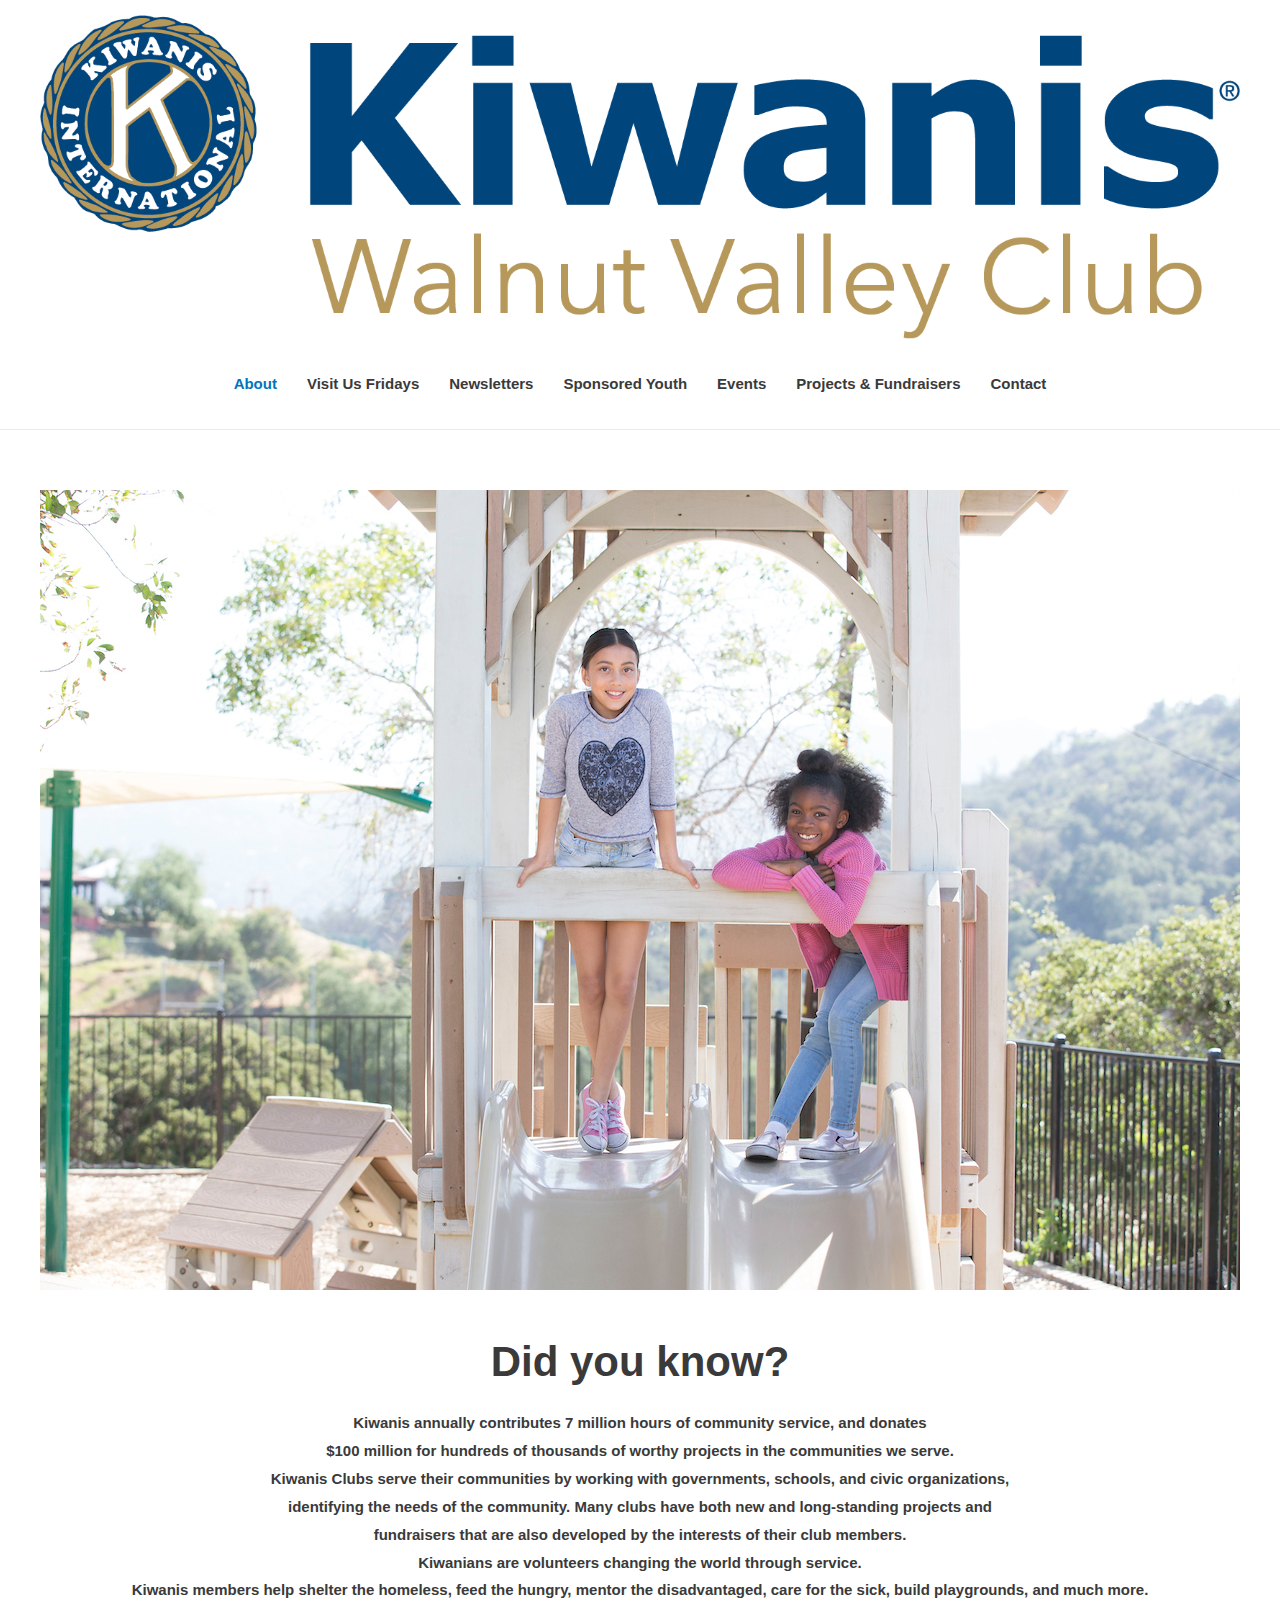
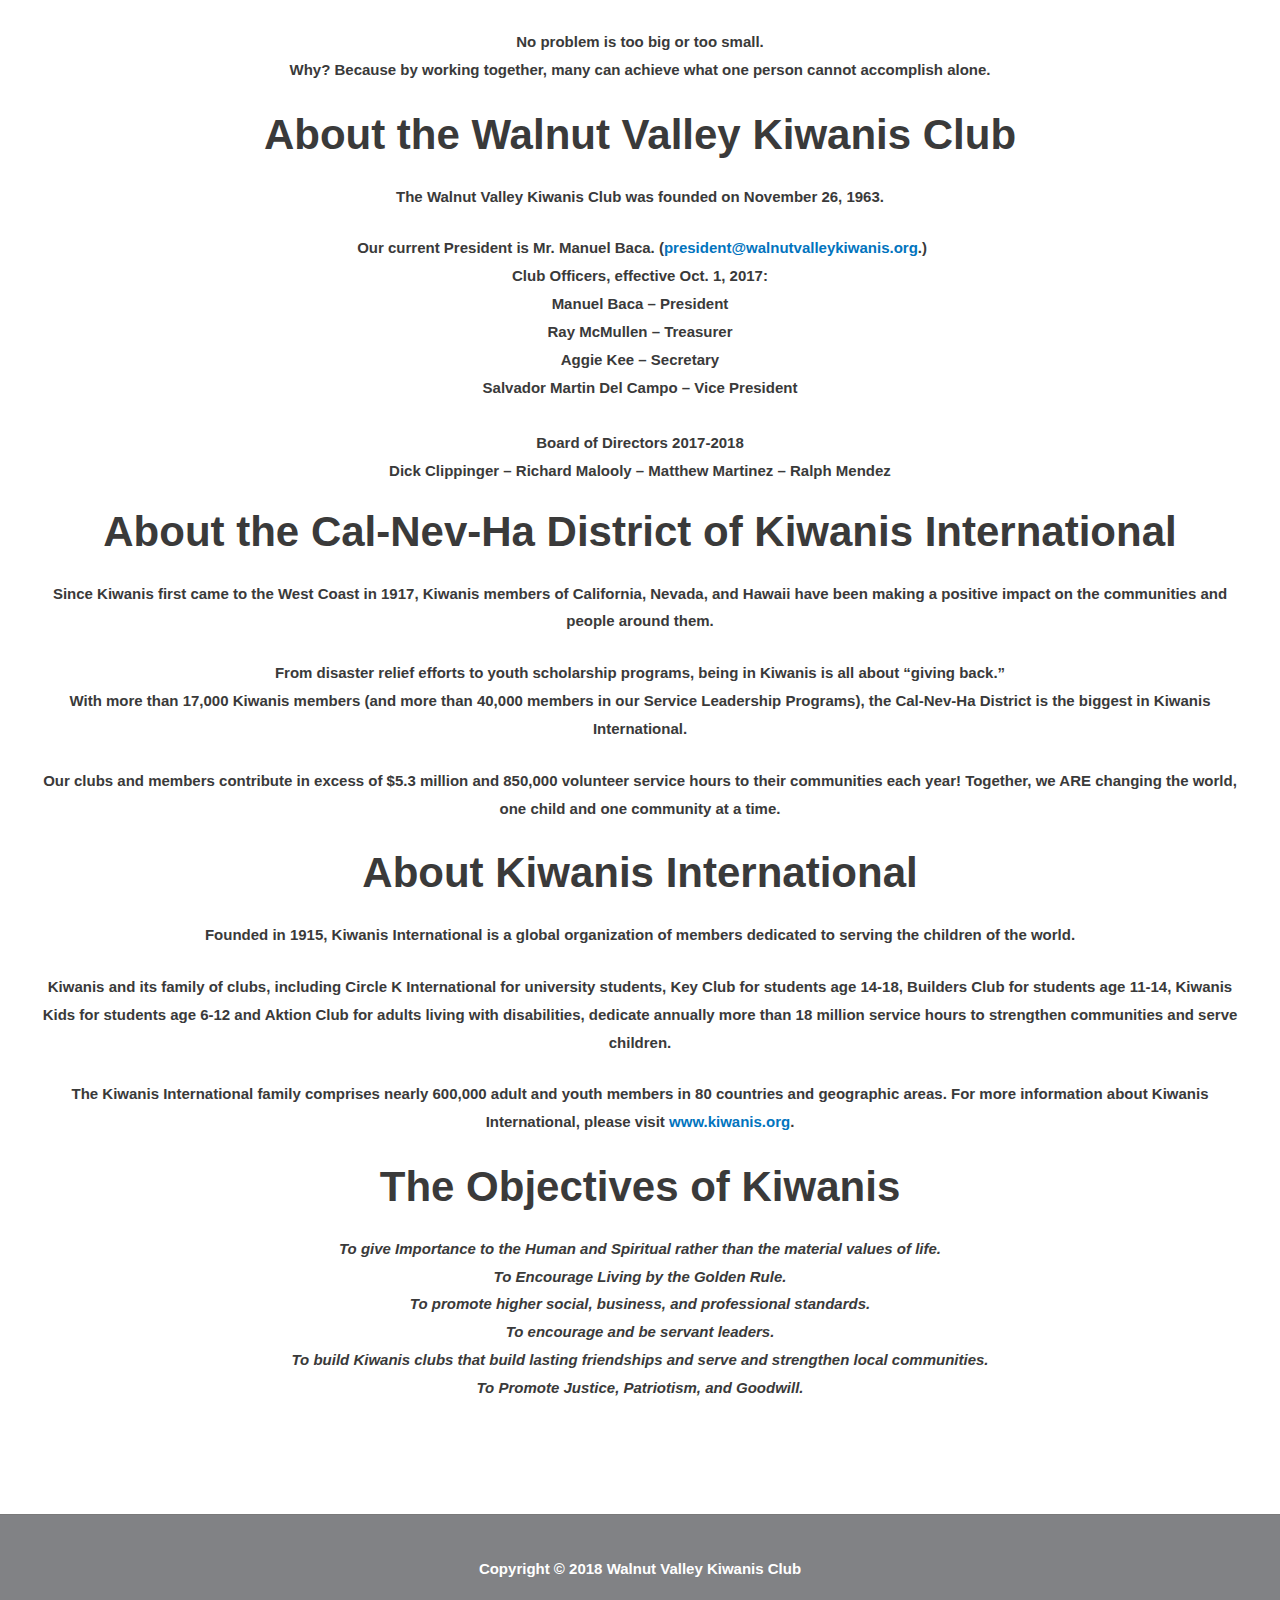
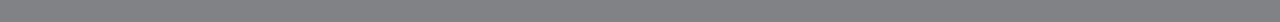
==== about/index.html @ d0551d2f "upload files" ====
<!DOCTYPE html>
<html lang="en-US">
<head>
<meta charset="UTF-8">
<meta name="viewport" content="width=device-width, initial-scale=1">


<title>About &#8211; Walnut Valley Kiwanis Club</title>



<link rel='stylesheet' id='astra-theme-css-css'  href='http://tuannguyenn.github.io/wvkiwanis2/contents/ui/theme/assets/css/minified/style.min.css' type='text/css' media='all' />
<style id='astra-theme-css-inline-css' type='text/css'>
html{font-size:93.75%;}a,.page-title{color:#0274be;}a:hover,a:focus{color:#3a3a3a;}body,button,input,select,textarea{font-family:-apple-system,BlinkMacSystemFont,Segoe UI,Roboto,Oxygen-Sans,Ubuntu,Cantarell,Helvetica Neue,sans-serif;font-weight:600;font-size:15px;font-size:1rem;}blockquote{border-color:rgba(2,116,190,0.05);}.site-title{font-size:35px;font-size:2.3333333333333rem;}.ast-archive-description .ast-archive-title{font-size:40px;font-size:2.6666666666667rem;}.site-header .site-description{font-size:15px;font-size:1rem;}.entry-title{font-size:30px;font-size:2rem;}.comment-reply-title{font-size:24px;font-size:1.6rem;}.ast-comment-list #cancel-comment-reply-link{font-size:15px;font-size:1rem;}h1,.entry-content h1,.entry-content h1 a{font-size:48px;font-size:3.2rem;}h2,.entry-content h2,.entry-content h2 a{font-size:42px;font-size:2.8rem;}h3,.entry-content h3,.entry-content h3 a{font-size:30px;font-size:2rem;}h4,.entry-content h4,.entry-content h4 a{font-size:20px;font-size:1.3333333333333rem;}h5,.entry-content h5,.entry-content h5 a{font-size:18px;font-size:1.2rem;}h6,.entry-content h6,.entry-content h6 a{font-size:15px;font-size:1rem;}.ast-single-post .entry-title,.page-title{font-size:30px;font-size:2rem;}#secondary,#secondary button,#secondary input,#secondary select,#secondary textarea{font-size:15px;font-size:1rem;}::selection{background-color:#0274be;color:#ffffff;}body,h1,.entry-title a,.entry-content h1,.entry-content h1 a,h2,.entry-content h2,.entry-content h2 a,h3,.entry-content h3,.entry-content h3 a,h4,.entry-content h4,.entry-content h4 a,h5,.entry-content h5,.entry-content h5 a,h6,.entry-content h6,.entry-content h6 a{color:#3a3a3a;}.tagcloud a:hover,.tagcloud a:focus,.tagcloud a.current-item{color:#ffffff;border-color:#0274be;background-color:#0274be;}.main-header-menu a,.ast-header-custom-item a{color:#3a3a3a;}.main-header-menu li:hover > a,.main-header-menu li:hover > .ast-menu-toggle,.main-header-menu .ast-masthead-custom-menu-items a:hover,.main-header-menu li.focus > a,.main-header-menu li.focus > .ast-menu-toggle,.main-header-menu .current-menu-item > a,.main-header-menu .current-menu-ancestor > a,.main-header-menu .current_page_item > a,.main-header-menu .current-menu-item > .ast-menu-toggle,.main-header-menu .current-menu-ancestor > .ast-menu-toggle,.main-header-menu .current_page_item > .ast-menu-toggle{color:#0274be;}input:focus,input[type="text"]:focus,input[type="email"]:focus,input[type="url"]:focus,input[type="password"]:focus,input[type="reset"]:focus,input[type="search"]:focus,textarea:focus{border-color:#0274be;}input[type="radio"]:checked,input[type=reset],input[type="checkbox"]:checked,input[type="checkbox"]:hover:checked,input[type="checkbox"]:focus:checked,input[type=range]::-webkit-slider-thumb{border-color:#0274be;background-color:#0274be;box-shadow:none;}.site-footer a:hover + .post-count,.site-footer a:focus + .post-count{background:#0274be;border-color:#0274be;}.ast-small-footer > .ast-footer-overlay{background-color:#818285;}.ast-comment-meta{line-height:1.666666667;font-size:12px;font-size:0.8rem;}.single .nav-links .nav-previous,.single .nav-links .nav-next,.single .ast-author-details .author-title,.ast-comment-meta{color:#0274be;}.menu-toggle,button,.ast-button,.button,input#submit,input[type="button"],input[type="submit"],input[type="reset"]{border-radius:2px;padding:10px 40px;color:#ffffff;border-color:#0274be;background-color:#0274be;}button:focus,.menu-toggle:hover,button:hover,.ast-button:hover,.button:hover,input[type=reset]:hover,input[type=reset]:focus,input#submit:hover,input#submit:focus,input[type="button"]:hover,input[type="button"]:focus,input[type="submit"]:hover,input[type="submit"]:focus{color:#ffffff;border-color:#3a3a3a;background-color:#3a3a3a;}.search-submit,.search-submit:hover,.search-submit:focus{color:#ffffff;background-color:#0274be;}.entry-meta,.entry-meta *{line-height:1.45;color:#0274be;}.entry-meta a:hover,.entry-meta a:hover *,.entry-meta a:focus,.entry-meta a:focus *{color:#3a3a3a;}blockquote,blockquote a{color:#000000;}.ast-404-layout-1 .ast-404-text{font-size:200px;font-size:13.333333333333rem;}.widget-title{font-size:21px;font-size:1.4rem;color:#3a3a3a;}#cat option,.secondary .calendar_wrap thead a,.secondary .calendar_wrap thead a:visited{color:#0274be;}.secondary .calendar_wrap #today,.ast-progress-val span{background:#0274be;}.secondary a:hover + .post-count,.secondary a:focus + .post-count{background:#0274be;border-color:#0274be;}.calendar_wrap #today > a{color:#ffffff;}.ast-pagination a,.page-links .page-link,.single .post-navigation a{color:#0274be;}.ast-pagination a:hover,.ast-pagination a:focus,.ast-pagination > span:hover:not(.dots),.ast-pagination > span.current,.page-links > .page-link,.page-links .page-link:hover,.post-navigation a:hover{color:#3a3a3a;}@media (min-width:545px){.ast-page-builder-template .comments-area,.single.ast-page-builder-template .entry-header,.single.ast-page-builder-template .post-navigation{max-width:1240px;margin-left:auto;margin-right:auto;}}body,.ast-separate-container{background-color:#ffffff;}@media (max-width:768px){.ast-archive-description .ast-archive-title{font-size:40px;}.entry-title{font-size:30px;}h1,.entry-content h1,.entry-content h1 a{font-size:30px;}h2,.entry-content h2,.entry-content h2 a{font-size:25px;}h3,.entry-content h3,.entry-content h3 a{font-size:20px;}.ast-single-post .entry-title,.page-title{font-size:30px;}}@media (max-width:544px){.ast-archive-description .ast-archive-title{font-size:40px;}.entry-title{font-size:30px;}h1,.entry-content h1,.entry-content h1 a{font-size:30px;}h2,.entry-content h2,.entry-content h2 a{font-size:25px;}h3,.entry-content h3,.entry-content h3 a{font-size:20px;}.ast-single-post .entry-title,.page-title{font-size:30px;}}@media (max-width:768px){html{font-size:85.5%;}}@media (max-width:544px){html{font-size:85.5%;}}@media (min-width:769px){.ast-container{max-width:1240px;}}@font-face {font-family: "Astra";src: url( http://tuannguyenn.github.io/wvkiwanis2/contents/ui/theme/assets/fonts/astra.woff) format("woff"),url( http://tuannguyenn.github.io/wvkiwanis2/contents/ui/theme/assets/fonts/astra.ttf) format("truetype"),url( http://tuannguyenn.github.io/wvkiwanis2/contents/ui/theme/assets/fonts/astra.svg#astra) format("svg");font-weight: normal;font-style: normal;}.ast-small-footer{border-top-style:solid;border-top-width:1px;border-top-color:#7a7a7a;}.ast-small-footer-wrap{text-align:center;}@media (max-width:920px){.ast-404-layout-1 .ast-404-text{font-size:100px;font-size:6.6666666666667rem;}}
.ast-header-break-point .site-header{border-bottom-width:1px;}@media (min-width:769px){.main-header-bar{border-bottom-width:1px;}}
.main-header-bar-wrap::before {content: '921';}@media all and ( min-width: 921px ) {.main-header-bar-wrap::before {content: '';}}
</style>







		<style type="text/css">.recentcomments a{display:inline !important;padding:0 !important;margin:0 !important;}</style>
		<link rel="icon" href="http://tuannguyenn.github.io/wvkiwanis2/contents/data/2018/07/cropped-kiwanis-logo-fav-edited1-32x32.png" sizes="32x32" />
<link rel="icon" href="http://tuannguyenn.github.io/wvkiwanis2/contents/data/2018/07/cropped-kiwanis-logo-fav-edited1-192x192.png" sizes="192x192" />
<link rel="apple-touch-icon-precomposed" href="http://tuannguyenn.github.io/wvkiwanis2/contents/data/2018/07/cropped-kiwanis-logo-fav-edited1-180x180.png" />
<meta name="msapplication-TileImage" content="http://tuannguyenn.github.io/wvkiwanis2/contents/data/2018/07/cropped-kiwanis-logo-fav-edited1-270x270.png" />
</head>

<body itemtype='https://schema.org/WebPage' itemscope='itemscope' class="page-template-default page page-id-13 wp-custom-logo ast-plain-container ast-no-sidebar astra-1.3.4 ast-header-custom-item-inside ast-single-post">

<div id="page" class="hfeed site">
	<a class="skip-link screen-reader-text" href="#content">Skip to content</a>

	
	
		<header itemtype="https://schema.org/WPHeader" itemscope="itemscope" id="masthead" class="site-header header-main-layout-2 ast-mobile-header-inline" role="banner">

			
			
<div class="main-header-bar-wrap">
	<div class="main-header-bar">
				<div class="ast-container">

			<div class="ast-flex main-header-container">
				
		<div class="site-branding">
			<div class="ast-site-identity" itemscope="itemscope" itemtype="https://schema.org/Organization">
				<span class="site-logo-img"><a href="http://tuannguyenn.github.io/wvkiwanis2/" class="custom-logo-link" rel="home" itemprop="url"><img width="1668" height="450" src="http://tuannguyenn.github.io/wvkiwanis2/contents/data/2018/07/wvKI_logo_GoldBlue_PMS.png" class="custom-logo" alt="Walnut Valley Kiwanis Club" itemprop="logo" srcset="http://tuannguyenn.github.io/wvkiwanis2/contents/data/2018/07/wvKI_logo_GoldBlue_PMS.png 1x, http://tuannguyenn.github.io/wvkiwanis2/contents/data/2018/07/wvKI_logo_GoldBlue_PMS.png 2x" sizes="(max-width: 1668px) 100vw, 1668px" /></a></span>			</div>
		</div>
		<!-- .site-branding -->
				<div class="ast-mobile-menu-buttons">

			
					<div class="ast-button-wrap">
			<button type="button" class="menu-toggle main-header-menu-toggle " rel="main-menu" aria-controls='primary-menu' aria-expanded='false'>
				<span class="screen-reader-text">Main Menu</span>
				<i class="menu-toggle-icon"></i>
							</button>
		</div>
	
			
		</div>
		<div class="ast-main-header-bar-alignment"><div class="main-header-bar-navigation"><nav itemtype="https://schema.org/SiteNavigationElement" itemscope="itemscope" id="site-navigation" class="ast-flex-grow-1" role="navigation" aria-label="Site Navigation"><div class="main-navigation"><ul id="primary-menu" class="main-header-menu ast-flex ast-justify-content-flex-end submenu-with-border"><li id="menu-item-43" class="menu-item menu-item-type-post_type menu-item-object-page current-menu-item page_item page-item-13 current_page_item menu-item-43"><a href="http://tuannguyenn.github.io/wvkiwanis2/about/">About</a></li>
<li id="menu-item-42" class="menu-item menu-item-type-post_type menu-item-object-page menu-item-42"><a href="http://tuannguyenn.github.io/wvkiwanis2/visit-us-fridays/">Visit Us Fridays</a></li>
<li id="menu-item-41" class="menu-item menu-item-type-post_type menu-item-object-page menu-item-41"><a href="http://tuannguyenn.github.io/wvkiwanis2/newsletters/">Newsletters</a></li>
<li id="menu-item-40" class="menu-item menu-item-type-post_type menu-item-object-page menu-item-40"><a href="http://tuannguyenn.github.io/wvkiwanis2/sponsored-youth/">Sponsored Youth</a></li>
<li id="menu-item-39" class="menu-item menu-item-type-post_type menu-item-object-page menu-item-39"><a href="http://tuannguyenn.github.io/wvkiwanis2/events/">Events</a></li>
<li id="menu-item-38" class="menu-item menu-item-type-post_type menu-item-object-page menu-item-38"><a href="http://tuannguyenn.github.io/wvkiwanis2/projects-fundraisers/">Projects &#038; Fundraisers</a></li>
<li id="menu-item-37" class="menu-item menu-item-type-post_type menu-item-object-page menu-item-37"><a href="http://tuannguyenn.github.io/wvkiwanis2/contact/">Contact</a></li>
</ul></div></nav></div></div>			</div><!-- Main Header Container -->
		</div><!-- ast-row -->
			</div> <!-- Main Header Bar -->
</div> <!-- Main Header Bar Wrap -->

			
		</header><!-- #masthead -->
		
	
	
	<div id="content" class="site-content">

		<div class="ast-container">

		

	<div id="primary" class="content-area primary">

		
					<main id="main" class="site-main" role="main">

				
					
					

<article itemtype="https://schema.org/CreativeWork" itemscope="itemscope" id="post-13" class="post-13 page type-page status-publish has-post-thumbnail ast-article-single">

	
	<header class="entry-header ast-no-title ast-no-meta">

		<div class="post-thumb-img-content post-thumb"><img width="1200" height="800" src="http://tuannguyenn.github.io/wvkiwanis2/contents/data/2018/08/2016-Borshoff-CA-Playground_1_TDGP0489.jpg" class="attachment-full size-full wp-post-image" alt="" itemprop="image" srcset="http://tuannguyenn.github.io/wvkiwanis2/contents/data/2018/08/2016-Borshoff-CA-Playground_1_TDGP0489.jpg 1200w, http://tuannguyenn.github.io/wvkiwanis2/contents/data/2018/08/2016-Borshoff-CA-Playground_1_TDGP0489-300x200.jpg 300w, http://tuannguyenn.github.io/wvkiwanis2/contents/data/2018/08/2016-Borshoff-CA-Playground_1_TDGP0489-768x512.jpg 768w, http://tuannguyenn.github.io/wvkiwanis2/contents/data/2018/08/2016-Borshoff-CA-Playground_1_TDGP0489-1024x683.jpg 1024w" sizes="(max-width: 1200px) 100vw, 1200px" /></div>
			</header><!-- .entry-header -->

	<div class="entry-content clear" itemprop="text">

		
		<h2 style="text-align: center;">Did you know?</h2>
<p style="text-align: center;"><strong>Kiwanis annually contributes 7 million hours of community service, and donates<br />
</strong><strong>$100 million for hundreds of thousands of worthy projects in the communities we serve.</strong><br />
Kiwanis Clubs serve their communities by working with governments, schools, and civic organizations,<br />
identifying the needs of the community. Many clubs have both new and long-standing projects and<br />
fundraisers that are also developed by the interests of their club members.<br />
Kiwanians are volunteers changing the world through service.<br />
Kiwanis members help shelter the homeless, feed the hungry, mentor the disadvantaged, care for the sick, build playgrounds, and much more.</p>
<p style="text-align: center;">No problem is too big or too small.<br />
Why? Because by working together, many can achieve what one person cannot accomplish alone.</p>
<h2 style="text-align: center;">About the Walnut Valley Kiwanis Club</h2>
<p style="text-align: center;">The Walnut Valley Kiwanis Club was founded on November 26, 1963.</p>
<div style="text-align: center;"><b class="font-size-18 lh-1"> Our current President is Mr. Manuel Baca. (<a href="mailto:president@walnutvalleykiwanis.org">president@walnutvalleykiwanis.org</a>.)</b></div>
<div></div>
<div style="text-align: center;"><b><span class="font-size-20 lh-1">Club Officers, effective Oct. 1, 2017:</span></b></div>
<div style="text-align: center;"><b class="font-size-20 lh-1">Manuel Baca – President</b></div>
<div style="text-align: center;"><b class="font-size-20 lh-1">Ray McMullen – Treasurer</b></div>
<div style="text-align: center;"><b class="font-size-20 lh-1">Aggie Kee – Secretary</b></div>
<div style="text-align: center;"><b class="font-size-20 lh-1">Salvador Martin Del Campo &#8211; Vice President</b></div>
<div style="text-align: center;"><b> </b></div>
<div style="text-align: center;"><b><span class="font-size-20 lh-1">Board of Directors 2017-2018</span></b></div>
<div style="text-align: center;"><b><span class="font-size-20 lh-1">Dick Clippinger &#8211; Richard Malooly &#8211; Matthew Martinez &#8211; Ralph Mendez</span></b></div>
<div></div>
<h2></h2>
<h2 style="text-align: center;">About the Cal-Nev-Ha District of Kiwanis International</h2>
<p style="text-align: center;">Since Kiwanis first came to the West Coast in 1917, Kiwanis members of California, Nevada, and Hawaii have been making a positive impact on the communities and people around them.</p>
<p style="text-align: center;">From disaster relief efforts to youth scholarship programs, being in Kiwanis is all about &#8220;giving back.&#8221;<br />
With more than 17,000 Kiwanis members (and more than 40,000 members in our Service Leadership Programs), the Cal-Nev-Ha District is the biggest in Kiwanis International.</p>
<p style="text-align: center;">Our clubs and members contribute in excess of $5.3 million and 850,000 volunteer service hours to their communities each year! Together, we ARE changing the world, one child and one community at a time.</p>
<h2></h2>
<h2 style="text-align: center;">About Kiwanis International</h2>
<p style="text-align: center;">Founded in 1915, Kiwanis International is a global organization of members dedicated to serving the children of the world.</p>
<p style="text-align: center;">Kiwanis and its family of clubs, including Circle K International for university students, Key Club for students age 14-18, Builders Club for students age 11-14, Kiwanis Kids for students age 6-12 and Aktion Club for adults living with disabilities, dedicate annually more than 18 million service hours to strengthen communities and serve children.</p>
<p style="text-align: center;">The Kiwanis International family comprises nearly 600,000 adult and youth members in 80 countries and geographic areas. For more information about Kiwanis International, please visit <a href="http://www.kiwanis.org" target="_blank" rel="noopener">www.kiwanis.org</a>.</p>
<h2 style="text-align: center;">The Objectives of Kiwanis</h2>
<p style="text-align: center;"><em>To give Importance to the Human and Spiritual rather than the material values of life.</em><br />
<em>To Encourage Living by the Golden Rule.</em><br />
<em>To promote higher social, business, and professional standards.</em><br />
<em>To encourage and be servant leaders.</em><br />
<em>To build Kiwanis clubs that build lasting friendships and serve and strengthen local communities.</em><br />
<em>To Promote Justice, Patriotism, and Goodwill.</em></p>
<p>&nbsp;</p>

		
		
	</div><!-- .entry-content .clear -->

	
	
</article><!-- #post-## -->


					
					
				
			</main><!-- #main -->
			
		
	</div><!-- #primary -->


			
			</div> <!-- ast-container -->

		</div><!-- #content -->

		
		
		
		<footer itemtype="https://schema.org/WPFooter" itemscope="itemscope" id="colophon" class="site-footer" role="contentinfo">

			
			
<div class="ast-small-footer footer-sml-layout-1">
	<div class="ast-footer-overlay">
		<div class="ast-container">
			<div class="ast-small-footer-wrap" >
									<div class="ast-small-footer-section ast-small-footer-section-1" >
						Copyright © 2018 <span class="ast-footer-site-title">Walnut Valley Kiwanis Club</span>					</div>
				
				
			</div><!-- .ast-row .ast-small-footer-wrap -->
		</div><!-- .ast-container -->
	</div><!-- .ast-footer-overlay -->
</div><!-- .ast-small-footer-->

			
		</footer><!-- #colophon -->
		
		
	</div><!-- #page -->

	
	<script type='text/javascript'>
/* <![CDATA[ */
var astra = {"break_point":"921"};
/* ]]> */
</script>
<script type='text/javascript' src='http://tuannguyenn.github.io/wvkiwanis2/contents/ui/theme/assets/js/minified/style.min.js'></script>

	</body>
</html>
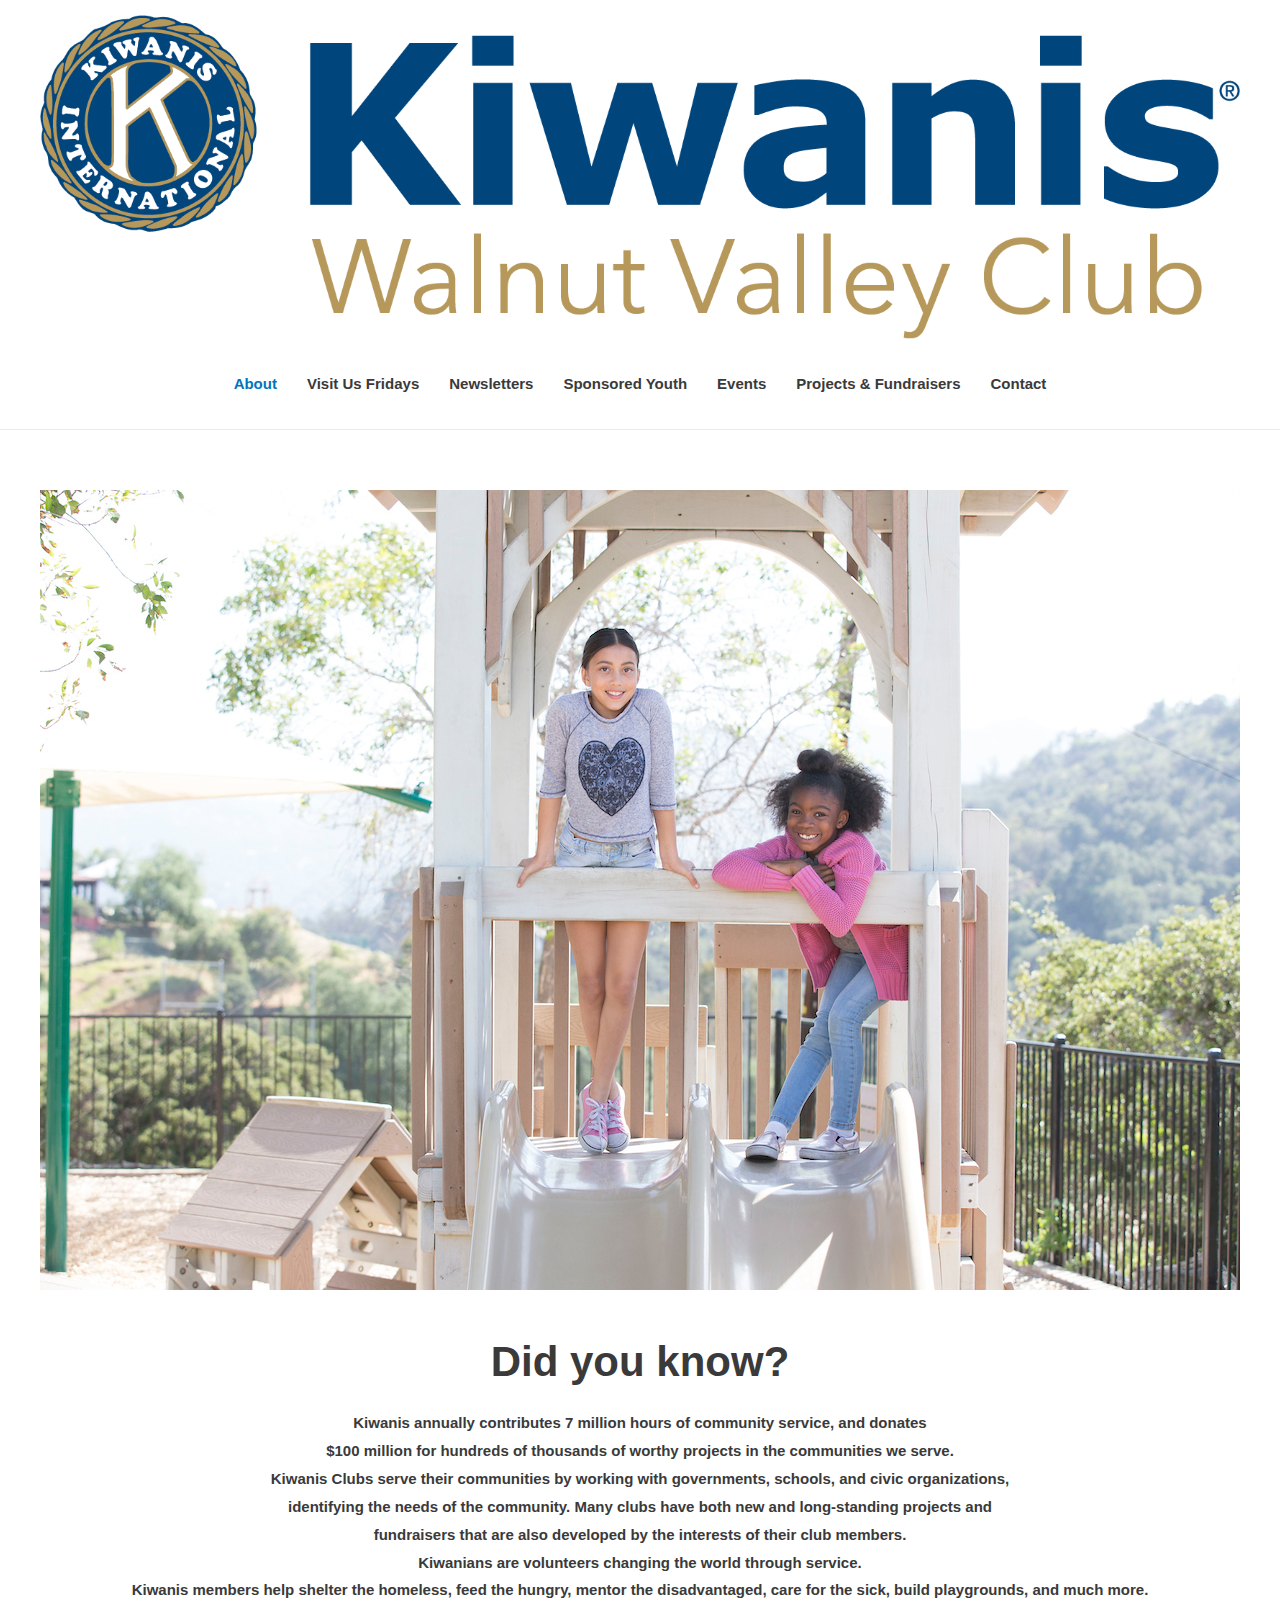
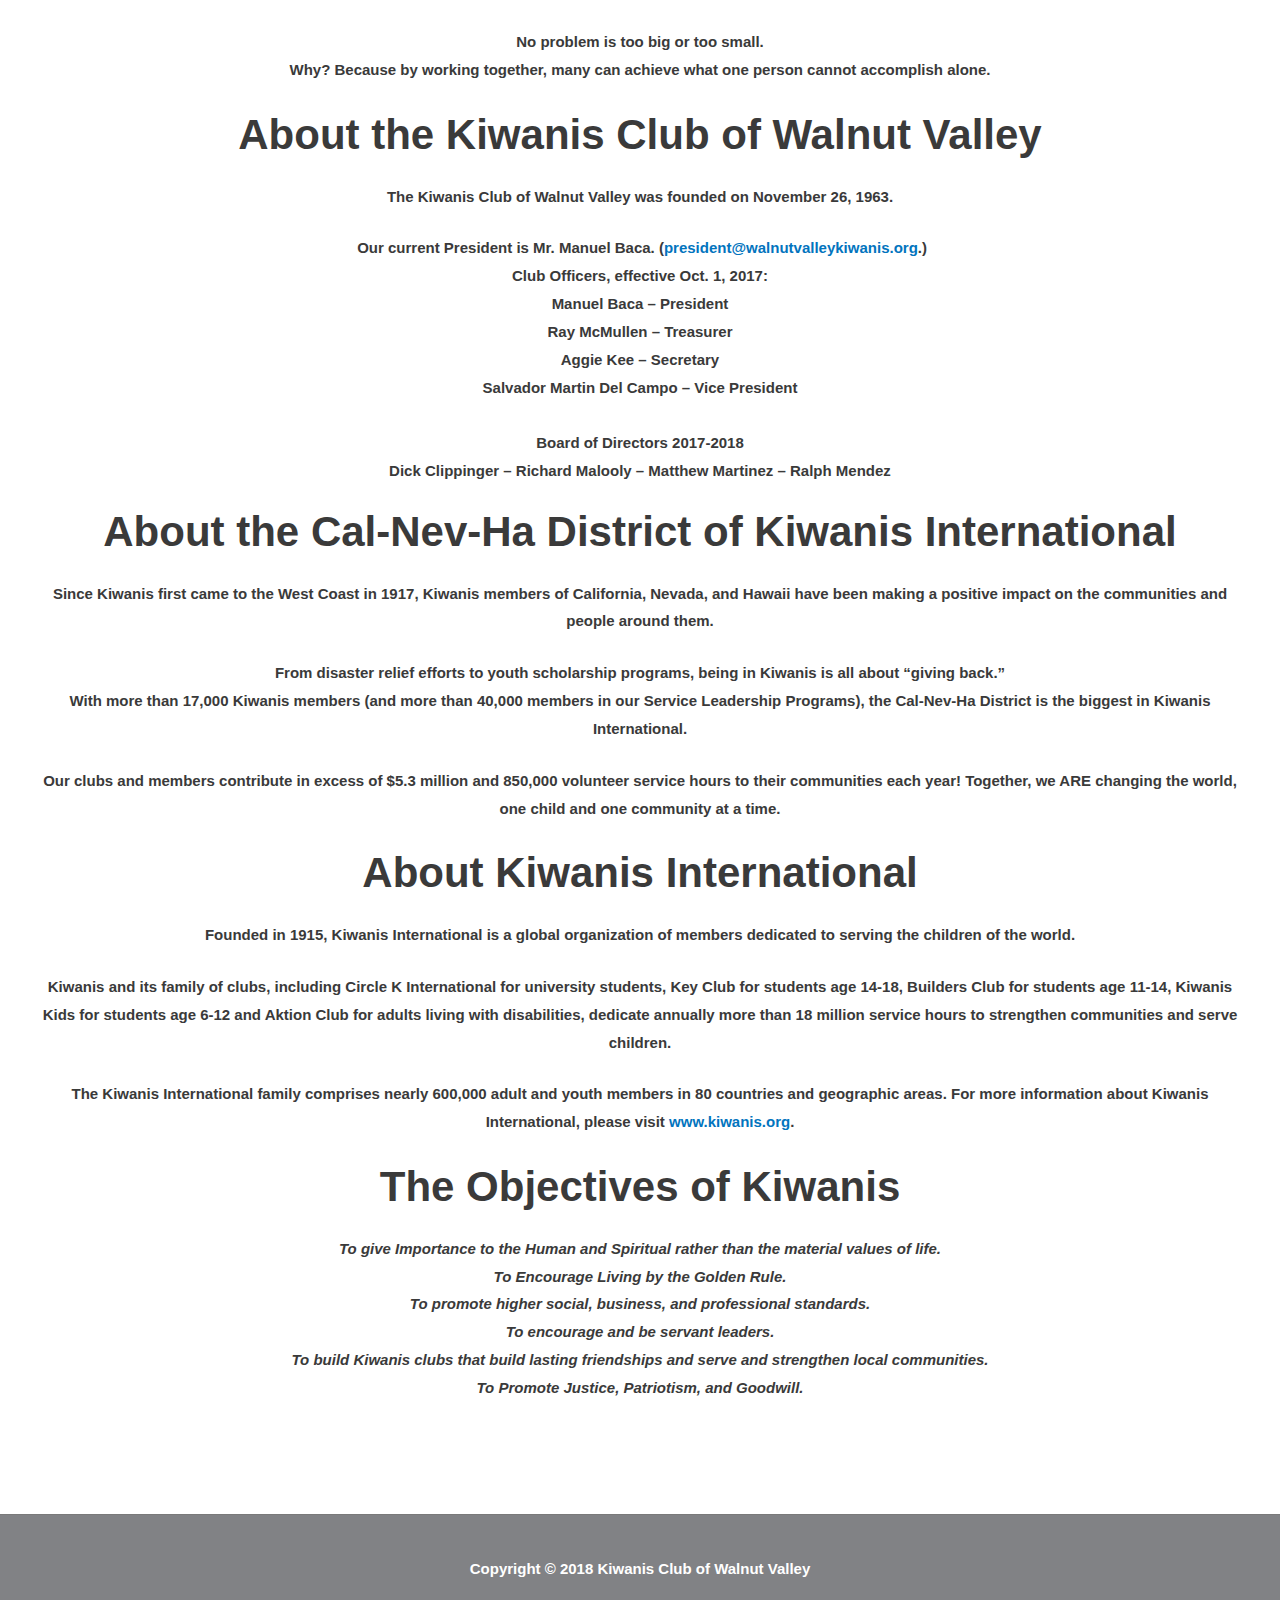
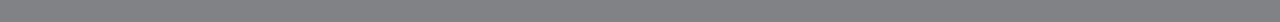
==== commit 59140857: "Content Edited" ====
--- a/about/index.html
+++ b/about/index.html
@@ -5,13 +5,13 @@
 <meta name="viewport" content="width=device-width, initial-scale=1">
 
 
-<title>About &#8211; Walnut Valley Kiwanis Club</title>
-
-
-
-<link rel='stylesheet' id='astra-theme-css-css'  href='http://tuannguyenn.github.io/wvkiwanis2/contents/ui/theme/assets/css/minified/style.min.css' type='text/css' media='all' />
+<title>About &#8211; Kiwanis Club of Walnut Valley</title>
+
+
+
+<link rel='stylesheet' id='astra-theme-css-css'  href='https://tuannguyenn.github.io/wvkiwanis2/contents/ui/theme/assets/css/minified/style.min.css' type='text/css' media='all' />
 <style id='astra-theme-css-inline-css' type='text/css'>
-html{font-size:93.75%;}a,.page-title{color:#0274be;}a:hover,a:focus{color:#3a3a3a;}body,button,input,select,textarea{font-family:-apple-system,BlinkMacSystemFont,Segoe UI,Roboto,Oxygen-Sans,Ubuntu,Cantarell,Helvetica Neue,sans-serif;font-weight:600;font-size:15px;font-size:1rem;}blockquote{border-color:rgba(2,116,190,0.05);}.site-title{font-size:35px;font-size:2.3333333333333rem;}.ast-archive-description .ast-archive-title{font-size:40px;font-size:2.6666666666667rem;}.site-header .site-description{font-size:15px;font-size:1rem;}.entry-title{font-size:30px;font-size:2rem;}.comment-reply-title{font-size:24px;font-size:1.6rem;}.ast-comment-list #cancel-comment-reply-link{font-size:15px;font-size:1rem;}h1,.entry-content h1,.entry-content h1 a{font-size:48px;font-size:3.2rem;}h2,.entry-content h2,.entry-content h2 a{font-size:42px;font-size:2.8rem;}h3,.entry-content h3,.entry-content h3 a{font-size:30px;font-size:2rem;}h4,.entry-content h4,.entry-content h4 a{font-size:20px;font-size:1.3333333333333rem;}h5,.entry-content h5,.entry-content h5 a{font-size:18px;font-size:1.2rem;}h6,.entry-content h6,.entry-content h6 a{font-size:15px;font-size:1rem;}.ast-single-post .entry-title,.page-title{font-size:30px;font-size:2rem;}#secondary,#secondary button,#secondary input,#secondary select,#secondary textarea{font-size:15px;font-size:1rem;}::selection{background-color:#0274be;color:#ffffff;}body,h1,.entry-title a,.entry-content h1,.entry-content h1 a,h2,.entry-content h2,.entry-content h2 a,h3,.entry-content h3,.entry-content h3 a,h4,.entry-content h4,.entry-content h4 a,h5,.entry-content h5,.entry-content h5 a,h6,.entry-content h6,.entry-content h6 a{color:#3a3a3a;}.tagcloud a:hover,.tagcloud a:focus,.tagcloud a.current-item{color:#ffffff;border-color:#0274be;background-color:#0274be;}.main-header-menu a,.ast-header-custom-item a{color:#3a3a3a;}.main-header-menu li:hover > a,.main-header-menu li:hover > .ast-menu-toggle,.main-header-menu .ast-masthead-custom-menu-items a:hover,.main-header-menu li.focus > a,.main-header-menu li.focus > .ast-menu-toggle,.main-header-menu .current-menu-item > a,.main-header-menu .current-menu-ancestor > a,.main-header-menu .current_page_item > a,.main-header-menu .current-menu-item > .ast-menu-toggle,.main-header-menu .current-menu-ancestor > .ast-menu-toggle,.main-header-menu .current_page_item > .ast-menu-toggle{color:#0274be;}input:focus,input[type="text"]:focus,input[type="email"]:focus,input[type="url"]:focus,input[type="password"]:focus,input[type="reset"]:focus,input[type="search"]:focus,textarea:focus{border-color:#0274be;}input[type="radio"]:checked,input[type=reset],input[type="checkbox"]:checked,input[type="checkbox"]:hover:checked,input[type="checkbox"]:focus:checked,input[type=range]::-webkit-slider-thumb{border-color:#0274be;background-color:#0274be;box-shadow:none;}.site-footer a:hover + .post-count,.site-footer a:focus + .post-count{background:#0274be;border-color:#0274be;}.ast-small-footer > .ast-footer-overlay{background-color:#818285;}.ast-comment-meta{line-height:1.666666667;font-size:12px;font-size:0.8rem;}.single .nav-links .nav-previous,.single .nav-links .nav-next,.single .ast-author-details .author-title,.ast-comment-meta{color:#0274be;}.menu-toggle,button,.ast-button,.button,input#submit,input[type="button"],input[type="submit"],input[type="reset"]{border-radius:2px;padding:10px 40px;color:#ffffff;border-color:#0274be;background-color:#0274be;}button:focus,.menu-toggle:hover,button:hover,.ast-button:hover,.button:hover,input[type=reset]:hover,input[type=reset]:focus,input#submit:hover,input#submit:focus,input[type="button"]:hover,input[type="button"]:focus,input[type="submit"]:hover,input[type="submit"]:focus{color:#ffffff;border-color:#3a3a3a;background-color:#3a3a3a;}.search-submit,.search-submit:hover,.search-submit:focus{color:#ffffff;background-color:#0274be;}.entry-meta,.entry-meta *{line-height:1.45;color:#0274be;}.entry-meta a:hover,.entry-meta a:hover *,.entry-meta a:focus,.entry-meta a:focus *{color:#3a3a3a;}blockquote,blockquote a{color:#000000;}.ast-404-layout-1 .ast-404-text{font-size:200px;font-size:13.333333333333rem;}.widget-title{font-size:21px;font-size:1.4rem;color:#3a3a3a;}#cat option,.secondary .calendar_wrap thead a,.secondary .calendar_wrap thead a:visited{color:#0274be;}.secondary .calendar_wrap #today,.ast-progress-val span{background:#0274be;}.secondary a:hover + .post-count,.secondary a:focus + .post-count{background:#0274be;border-color:#0274be;}.calendar_wrap #today > a{color:#ffffff;}.ast-pagination a,.page-links .page-link,.single .post-navigation a{color:#0274be;}.ast-pagination a:hover,.ast-pagination a:focus,.ast-pagination > span:hover:not(.dots),.ast-pagination > span.current,.page-links > .page-link,.page-links .page-link:hover,.post-navigation a:hover{color:#3a3a3a;}@media (min-width:545px){.ast-page-builder-template .comments-area,.single.ast-page-builder-template .entry-header,.single.ast-page-builder-template .post-navigation{max-width:1240px;margin-left:auto;margin-right:auto;}}body,.ast-separate-container{background-color:#ffffff;}@media (max-width:768px){.ast-archive-description .ast-archive-title{font-size:40px;}.entry-title{font-size:30px;}h1,.entry-content h1,.entry-content h1 a{font-size:30px;}h2,.entry-content h2,.entry-content h2 a{font-size:25px;}h3,.entry-content h3,.entry-content h3 a{font-size:20px;}.ast-single-post .entry-title,.page-title{font-size:30px;}}@media (max-width:544px){.ast-archive-description .ast-archive-title{font-size:40px;}.entry-title{font-size:30px;}h1,.entry-content h1,.entry-content h1 a{font-size:30px;}h2,.entry-content h2,.entry-content h2 a{font-size:25px;}h3,.entry-content h3,.entry-content h3 a{font-size:20px;}.ast-single-post .entry-title,.page-title{font-size:30px;}}@media (max-width:768px){html{font-size:85.5%;}}@media (max-width:544px){html{font-size:85.5%;}}@media (min-width:769px){.ast-container{max-width:1240px;}}@font-face {font-family: "Astra";src: url( http://tuannguyenn.github.io/wvkiwanis2/contents/ui/theme/assets/fonts/astra.woff) format("woff"),url( http://tuannguyenn.github.io/wvkiwanis2/contents/ui/theme/assets/fonts/astra.ttf) format("truetype"),url( http://tuannguyenn.github.io/wvkiwanis2/contents/ui/theme/assets/fonts/astra.svg#astra) format("svg");font-weight: normal;font-style: normal;}.ast-small-footer{border-top-style:solid;border-top-width:1px;border-top-color:#7a7a7a;}.ast-small-footer-wrap{text-align:center;}@media (max-width:920px){.ast-404-layout-1 .ast-404-text{font-size:100px;font-size:6.6666666666667rem;}}
+html{font-size:93.75%;}a,.page-title{color:#0274be;}a:hover,a:focus{color:#3a3a3a;}body,button,input,select,textarea{font-family:-apple-system,BlinkMacSystemFont,Segoe UI,Roboto,Oxygen-Sans,Ubuntu,Cantarell,Helvetica Neue,sans-serif;font-weight:600;font-size:15px;font-size:1rem;}blockquote{border-color:rgba(2,116,190,0.05);}.site-title{font-size:35px;font-size:2.3333333333333rem;}.ast-archive-description .ast-archive-title{font-size:40px;font-size:2.6666666666667rem;}.site-header .site-description{font-size:15px;font-size:1rem;}.entry-title{font-size:30px;font-size:2rem;}.comment-reply-title{font-size:24px;font-size:1.6rem;}.ast-comment-list #cancel-comment-reply-link{font-size:15px;font-size:1rem;}h1,.entry-content h1,.entry-content h1 a{font-size:48px;font-size:3.2rem;}h2,.entry-content h2,.entry-content h2 a{font-size:42px;font-size:2.8rem;}h3,.entry-content h3,.entry-content h3 a{font-size:30px;font-size:2rem;}h4,.entry-content h4,.entry-content h4 a{font-size:20px;font-size:1.3333333333333rem;}h5,.entry-content h5,.entry-content h5 a{font-size:18px;font-size:1.2rem;}h6,.entry-content h6,.entry-content h6 a{font-size:15px;font-size:1rem;}.ast-single-post .entry-title,.page-title{font-size:30px;font-size:2rem;}#secondary,#secondary button,#secondary input,#secondary select,#secondary textarea{font-size:15px;font-size:1rem;}::selection{background-color:#0274be;color:#ffffff;}body,h1,.entry-title a,.entry-content h1,.entry-content h1 a,h2,.entry-content h2,.entry-content h2 a,h3,.entry-content h3,.entry-content h3 a,h4,.entry-content h4,.entry-content h4 a,h5,.entry-content h5,.entry-content h5 a,h6,.entry-content h6,.entry-content h6 a{color:#3a3a3a;}.tagcloud a:hover,.tagcloud a:focus,.tagcloud a.current-item{color:#ffffff;border-color:#0274be;background-color:#0274be;}.main-header-menu a,.ast-header-custom-item a{color:#3a3a3a;}.main-header-menu li:hover > a,.main-header-menu li:hover > .ast-menu-toggle,.main-header-menu .ast-masthead-custom-menu-items a:hover,.main-header-menu li.focus > a,.main-header-menu li.focus > .ast-menu-toggle,.main-header-menu .current-menu-item > a,.main-header-menu .current-menu-ancestor > a,.main-header-menu .current_page_item > a,.main-header-menu .current-menu-item > .ast-menu-toggle,.main-header-menu .current-menu-ancestor > .ast-menu-toggle,.main-header-menu .current_page_item > .ast-menu-toggle{color:#0274be;}input:focus,input[type="text"]:focus,input[type="email"]:focus,input[type="url"]:focus,input[type="password"]:focus,input[type="reset"]:focus,input[type="search"]:focus,textarea:focus{border-color:#0274be;}input[type="radio"]:checked,input[type=reset],input[type="checkbox"]:checked,input[type="checkbox"]:hover:checked,input[type="checkbox"]:focus:checked,input[type=range]::-webkit-slider-thumb{border-color:#0274be;background-color:#0274be;box-shadow:none;}.site-footer a:hover + .post-count,.site-footer a:focus + .post-count{background:#0274be;border-color:#0274be;}.ast-small-footer > .ast-footer-overlay{background-color:#818285;}.ast-comment-meta{line-height:1.666666667;font-size:12px;font-size:0.8rem;}.single .nav-links .nav-previous,.single .nav-links .nav-next,.single .ast-author-details .author-title,.ast-comment-meta{color:#0274be;}.menu-toggle,button,.ast-button,.button,input#submit,input[type="button"],input[type="submit"],input[type="reset"]{border-radius:2px;padding:10px 40px;color:#ffffff;border-color:#0274be;background-color:#0274be;}button:focus,.menu-toggle:hover,button:hover,.ast-button:hover,.button:hover,input[type=reset]:hover,input[type=reset]:focus,input#submit:hover,input#submit:focus,input[type="button"]:hover,input[type="button"]:focus,input[type="submit"]:hover,input[type="submit"]:focus{color:#ffffff;border-color:#3a3a3a;background-color:#3a3a3a;}.search-submit,.search-submit:hover,.search-submit:focus{color:#ffffff;background-color:#0274be;}.entry-meta,.entry-meta *{line-height:1.45;color:#0274be;}.entry-meta a:hover,.entry-meta a:hover *,.entry-meta a:focus,.entry-meta a:focus *{color:#3a3a3a;}blockquote,blockquote a{color:#000000;}.ast-404-layout-1 .ast-404-text{font-size:200px;font-size:13.333333333333rem;}.widget-title{font-size:21px;font-size:1.4rem;color:#3a3a3a;}#cat option,.secondary .calendar_wrap thead a,.secondary .calendar_wrap thead a:visited{color:#0274be;}.secondary .calendar_wrap #today,.ast-progress-val span{background:#0274be;}.secondary a:hover + .post-count,.secondary a:focus + .post-count{background:#0274be;border-color:#0274be;}.calendar_wrap #today > a{color:#ffffff;}.ast-pagination a,.page-links .page-link,.single .post-navigation a{color:#0274be;}.ast-pagination a:hover,.ast-pagination a:focus,.ast-pagination > span:hover:not(.dots),.ast-pagination > span.current,.page-links > .page-link,.page-links .page-link:hover,.post-navigation a:hover{color:#3a3a3a;}@media (min-width:545px){.ast-page-builder-template .comments-area,.single.ast-page-builder-template .entry-header,.single.ast-page-builder-template .post-navigation{max-width:1240px;margin-left:auto;margin-right:auto;}}body,.ast-separate-container{background-color:#ffffff;}@media (max-width:768px){.ast-archive-description .ast-archive-title{font-size:40px;}.entry-title{font-size:30px;}h1,.entry-content h1,.entry-content h1 a{font-size:30px;}h2,.entry-content h2,.entry-content h2 a{font-size:25px;}h3,.entry-content h3,.entry-content h3 a{font-size:20px;}.ast-single-post .entry-title,.page-title{font-size:30px;}}@media (max-width:544px){.ast-archive-description .ast-archive-title{font-size:40px;}.entry-title{font-size:30px;}h1,.entry-content h1,.entry-content h1 a{font-size:30px;}h2,.entry-content h2,.entry-content h2 a{font-size:25px;}h3,.entry-content h3,.entry-content h3 a{font-size:20px;}.ast-single-post .entry-title,.page-title{font-size:30px;}}@media (max-width:768px){html{font-size:85.5%;}}@media (max-width:544px){html{font-size:85.5%;}}@media (min-width:769px){.ast-container{max-width:1240px;}}@font-face {font-family: "Astra";src: url( https://tuannguyenn.github.io/wvkiwanis2/contents/ui/theme/assets/fonts/astra.woff) format("woff"),url( https://tuannguyenn.github.io/wvkiwanis2/contents/ui/theme/assets/fonts/astra.ttf) format("truetype"),url( https://tuannguyenn.github.io/wvkiwanis2/contents/ui/theme/assets/fonts/astra.svg#astra) format("svg");font-weight: normal;font-style: normal;}.ast-small-footer{border-top-style:solid;border-top-width:1px;border-top-color:#7a7a7a;}.ast-small-footer-wrap{text-align:center;}@media (max-width:920px){.ast-404-layout-1 .ast-404-text{font-size:100px;font-size:6.6666666666667rem;}}
 .ast-header-break-point .site-header{border-bottom-width:1px;}@media (min-width:769px){.main-header-bar{border-bottom-width:1px;}}
 .main-header-bar-wrap::before {content: '921';}@media all and ( min-width: 921px ) {.main-header-bar-wrap::before {content: '';}}
 </style>
@@ -23,10 +23,10 @@
 
 
 		<style type="text/css">.recentcomments a{display:inline !important;padding:0 !important;margin:0 !important;}</style>
-		<link rel="icon" href="http://tuannguyenn.github.io/wvkiwanis2/contents/data/2018/07/cropped-kiwanis-logo-fav-edited1-32x32.png" sizes="32x32" />
-<link rel="icon" href="http://tuannguyenn.github.io/wvkiwanis2/contents/data/2018/07/cropped-kiwanis-logo-fav-edited1-192x192.png" sizes="192x192" />
-<link rel="apple-touch-icon-precomposed" href="http://tuannguyenn.github.io/wvkiwanis2/contents/data/2018/07/cropped-kiwanis-logo-fav-edited1-180x180.png" />
-<meta name="msapplication-TileImage" content="http://tuannguyenn.github.io/wvkiwanis2/contents/data/2018/07/cropped-kiwanis-logo-fav-edited1-270x270.png" />
+		<link rel="icon" href="https://tuannguyenn.github.io/wvkiwanis2/contents/data/2018/07/cropped-kiwanis-logo-fav-edited1-32x32.png" sizes="32x32" />
+<link rel="icon" href="https://tuannguyenn.github.io/wvkiwanis2/contents/data/2018/07/cropped-kiwanis-logo-fav-edited1-192x192.png" sizes="192x192" />
+<link rel="apple-touch-icon-precomposed" href="https://tuannguyenn.github.io/wvkiwanis2/contents/data/2018/07/cropped-kiwanis-logo-fav-edited1-180x180.png" />
+<meta name="msapplication-TileImage" content="https://tuannguyenn.github.io/wvkiwanis2/contents/data/2018/07/cropped-kiwanis-logo-fav-edited1-270x270.png" />
 </head>
 
 <body itemtype='https://schema.org/WebPage' itemscope='itemscope' class="page-template-default page page-id-13 wp-custom-logo ast-plain-container ast-no-sidebar astra-1.3.4 ast-header-custom-item-inside ast-single-post">
@@ -48,7 +48,7 @@
 				
 		<div class="site-branding">
 			<div class="ast-site-identity" itemscope="itemscope" itemtype="https://schema.org/Organization">
-				<span class="site-logo-img"><a href="http://tuannguyenn.github.io/wvkiwanis2/" class="custom-logo-link" rel="home" itemprop="url"><img width="1668" height="450" src="http://tuannguyenn.github.io/wvkiwanis2/contents/data/2018/07/wvKI_logo_GoldBlue_PMS.png" class="custom-logo" alt="Walnut Valley Kiwanis Club" itemprop="logo" srcset="http://tuannguyenn.github.io/wvkiwanis2/contents/data/2018/07/wvKI_logo_GoldBlue_PMS.png 1x, http://tuannguyenn.github.io/wvkiwanis2/contents/data/2018/07/wvKI_logo_GoldBlue_PMS.png 2x" sizes="(max-width: 1668px) 100vw, 1668px" /></a></span>			</div>
+				<span class="site-logo-img"><a href="https://tuannguyenn.github.io/wvkiwanis2/" class="custom-logo-link" rel="home" itemprop="url"><img width="1668" height="450" src="https://tuannguyenn.github.io/wvkiwanis2/contents/data/2018/07/wvKI_logo_GoldBlue_PMS.png" class="custom-logo" alt="Walnut Valley Kiwanis Club" itemprop="logo" srcset="https://tuannguyenn.github.io/wvkiwanis2/contents/data/2018/07/wvKI_logo_GoldBlue_PMS.png 1x, https://tuannguyenn.github.io/wvkiwanis2/contents/data/2018/07/wvKI_logo_GoldBlue_PMS.png 2x" sizes="(max-width: 1668px) 100vw, 1668px" /></a></span>			</div>
 		</div>
 		<!-- .site-branding -->
 				<div class="ast-mobile-menu-buttons">
@@ -63,13 +63,13 @@
 	
 			
 		</div>
-		<div class="ast-main-header-bar-alignment"><div class="main-header-bar-navigation"><nav itemtype="https://schema.org/SiteNavigationElement" itemscope="itemscope" id="site-navigation" class="ast-flex-grow-1" role="navigation" aria-label="Site Navigation"><div class="main-navigation"><ul id="primary-menu" class="main-header-menu ast-flex ast-justify-content-flex-end submenu-with-border"><li id="menu-item-43" class="menu-item menu-item-type-post_type menu-item-object-page current-menu-item page_item page-item-13 current_page_item menu-item-43"><a href="http://tuannguyenn.github.io/wvkiwanis2/about/">About</a></li>
-<li id="menu-item-42" class="menu-item menu-item-type-post_type menu-item-object-page menu-item-42"><a href="http://tuannguyenn.github.io/wvkiwanis2/visit-us-fridays/">Visit Us Fridays</a></li>
-<li id="menu-item-41" class="menu-item menu-item-type-post_type menu-item-object-page menu-item-41"><a href="http://tuannguyenn.github.io/wvkiwanis2/newsletters/">Newsletters</a></li>
-<li id="menu-item-40" class="menu-item menu-item-type-post_type menu-item-object-page menu-item-40"><a href="http://tuannguyenn.github.io/wvkiwanis2/sponsored-youth/">Sponsored Youth</a></li>
-<li id="menu-item-39" class="menu-item menu-item-type-post_type menu-item-object-page menu-item-39"><a href="http://tuannguyenn.github.io/wvkiwanis2/events/">Events</a></li>
-<li id="menu-item-38" class="menu-item menu-item-type-post_type menu-item-object-page menu-item-38"><a href="http://tuannguyenn.github.io/wvkiwanis2/projects-fundraisers/">Projects &#038; Fundraisers</a></li>
-<li id="menu-item-37" class="menu-item menu-item-type-post_type menu-item-object-page menu-item-37"><a href="http://tuannguyenn.github.io/wvkiwanis2/contact/">Contact</a></li>
+		<div class="ast-main-header-bar-alignment"><div class="main-header-bar-navigation"><nav itemtype="https://schema.org/SiteNavigationElement" itemscope="itemscope" id="site-navigation" class="ast-flex-grow-1" role="navigation" aria-label="Site Navigation"><div class="main-navigation"><ul id="primary-menu" class="main-header-menu ast-flex ast-justify-content-flex-end submenu-with-border"><li id="menu-item-43" class="menu-item menu-item-type-post_type menu-item-object-page current-menu-item page_item page-item-13 current_page_item menu-item-43"><a href="https://tuannguyenn.github.io/wvkiwanis2/about/">About</a></li>
+<li id="menu-item-42" class="menu-item menu-item-type-post_type menu-item-object-page menu-item-42"><a href="https://tuannguyenn.github.io/wvkiwanis2/visit-us-fridays/">Visit Us Fridays</a></li>
+<li id="menu-item-41" class="menu-item menu-item-type-post_type menu-item-object-page menu-item-41"><a href="https://tuannguyenn.github.io/wvkiwanis2/newsletters/">Newsletters</a></li>
+<li id="menu-item-40" class="menu-item menu-item-type-post_type menu-item-object-page menu-item-40"><a href="https://tuannguyenn.github.io/wvkiwanis2/sponsored-youth/">Sponsored Youth</a></li>
+<li id="menu-item-39" class="menu-item menu-item-type-post_type menu-item-object-page menu-item-39"><a href="https://tuannguyenn.github.io/wvkiwanis2/events/">Events</a></li>
+<li id="menu-item-38" class="menu-item menu-item-type-post_type menu-item-object-page menu-item-38"><a href="https://tuannguyenn.github.io/wvkiwanis2/projects-fundraisers/">Projects &#038; Fundraisers</a></li>
+<li id="menu-item-37" class="menu-item menu-item-type-post_type menu-item-object-page menu-item-37"><a href="https://tuannguyenn.github.io/wvkiwanis2/contact/">Contact</a></li>
 </ul></div></nav></div></div>			</div><!-- Main Header Container -->
 		</div><!-- ast-row -->
 			</div> <!-- Main Header Bar -->
@@ -100,7 +100,7 @@
 	
 	<header class="entry-header ast-no-title ast-no-meta">
 
-		<div class="post-thumb-img-content post-thumb"><img width="1200" height="800" src="http://tuannguyenn.github.io/wvkiwanis2/contents/data/2018/08/2016-Borshoff-CA-Playground_1_TDGP0489.jpg" class="attachment-full size-full wp-post-image" alt="" itemprop="image" srcset="http://tuannguyenn.github.io/wvkiwanis2/contents/data/2018/08/2016-Borshoff-CA-Playground_1_TDGP0489.jpg 1200w, http://tuannguyenn.github.io/wvkiwanis2/contents/data/2018/08/2016-Borshoff-CA-Playground_1_TDGP0489-300x200.jpg 300w, http://tuannguyenn.github.io/wvkiwanis2/contents/data/2018/08/2016-Borshoff-CA-Playground_1_TDGP0489-768x512.jpg 768w, http://tuannguyenn.github.io/wvkiwanis2/contents/data/2018/08/2016-Borshoff-CA-Playground_1_TDGP0489-1024x683.jpg 1024w" sizes="(max-width: 1200px) 100vw, 1200px" /></div>
+		<div class="post-thumb-img-content post-thumb"><img width="1200" height="800" src="https://tuannguyenn.github.io/wvkiwanis2/contents/data/2018/08/2016-Borshoff-CA-Playground_1_TDGP0489.jpg" class="attachment-full size-full wp-post-image" alt="" itemprop="image" srcset="https://tuannguyenn.github.io/wvkiwanis2/contents/data/2018/08/2016-Borshoff-CA-Playground_1_TDGP0489.jpg 1200w, https://tuannguyenn.github.io/wvkiwanis2/contents/data/2018/08/2016-Borshoff-CA-Playground_1_TDGP0489-300x200.jpg 300w, https://tuannguyenn.github.io/wvkiwanis2/contents/data/2018/08/2016-Borshoff-CA-Playground_1_TDGP0489-768x512.jpg 768w, https://tuannguyenn.github.io/wvkiwanis2/contents/data/2018/08/2016-Borshoff-CA-Playground_1_TDGP0489-1024x683.jpg 1024w" sizes="(max-width: 1200px) 100vw, 1200px" /></div>
 			</header><!-- .entry-header -->
 
 	<div class="entry-content clear" itemprop="text">
@@ -116,8 +116,8 @@
 Kiwanis members help shelter the homeless, feed the hungry, mentor the disadvantaged, care for the sick, build playgrounds, and much more.</p>
 <p style="text-align: center;">No problem is too big or too small.<br />
 Why? Because by working together, many can achieve what one person cannot accomplish alone.</p>
-<h2 style="text-align: center;">About the Walnut Valley Kiwanis Club</h2>
-<p style="text-align: center;">The Walnut Valley Kiwanis Club was founded on November 26, 1963.</p>
+<h2 style="text-align: center;">About the Kiwanis Club of Walnut Valley</h2>
+<p style="text-align: center;">The Kiwanis Club of Walnut Valley was founded on November 26, 1963.</p>
 <div style="text-align: center;"><b class="font-size-18 lh-1"> Our current President is Mr. Manuel Baca. (<a href="mailto:president@walnutvalleykiwanis.org">president@walnutvalleykiwanis.org</a>.)</b></div>
 <div></div>
 <div style="text-align: center;"><b><span class="font-size-20 lh-1">Club Officers, effective Oct. 1, 2017:</span></b></div>
@@ -139,7 +139,7 @@
 <h2 style="text-align: center;">About Kiwanis International</h2>
 <p style="text-align: center;">Founded in 1915, Kiwanis International is a global organization of members dedicated to serving the children of the world.</p>
 <p style="text-align: center;">Kiwanis and its family of clubs, including Circle K International for university students, Key Club for students age 14-18, Builders Club for students age 11-14, Kiwanis Kids for students age 6-12 and Aktion Club for adults living with disabilities, dedicate annually more than 18 million service hours to strengthen communities and serve children.</p>
-<p style="text-align: center;">The Kiwanis International family comprises nearly 600,000 adult and youth members in 80 countries and geographic areas. For more information about Kiwanis International, please visit <a href="http://www.kiwanis.org" target="_blank" rel="noopener">www.kiwanis.org</a>.</p>
+<p style="text-align: center;">The Kiwanis International family comprises nearly 600,000 adult and youth members in 80 countries and geographic areas. For more information about Kiwanis International, please visit <a href="https://www.kiwanis.org" target="_blank" rel="noopener">www.kiwanis.org</a>.</p>
 <h2 style="text-align: center;">The Objectives of Kiwanis</h2>
 <p style="text-align: center;"><em>To give Importance to the Human and Spiritual rather than the material values of life.</em><br />
 <em>To Encourage Living by the Golden Rule.</em><br />
@@ -184,7 +184,7 @@
 		<div class="ast-container">
 			<div class="ast-small-footer-wrap" >
 									<div class="ast-small-footer-section ast-small-footer-section-1" >
-						Copyright © 2018 <span class="ast-footer-site-title">Walnut Valley Kiwanis Club</span>					</div>
+						Copyright © 2018 <span class="ast-footer-site-title">Kiwanis Club of Walnut Valley</span>					</div>
 				
 				
 			</div><!-- .ast-row .ast-small-footer-wrap -->
@@ -204,7 +204,7 @@
 var astra = {"break_point":"921"};
 /* ]]> */
 </script>
-<script type='text/javascript' src='http://tuannguyenn.github.io/wvkiwanis2/contents/ui/theme/assets/js/minified/style.min.js'></script>
+<script type='text/javascript' src='https://tuannguyenn.github.io/wvkiwanis2/contents/ui/theme/assets/js/minified/style.min.js'></script>
 
 	</body>
 </html>
